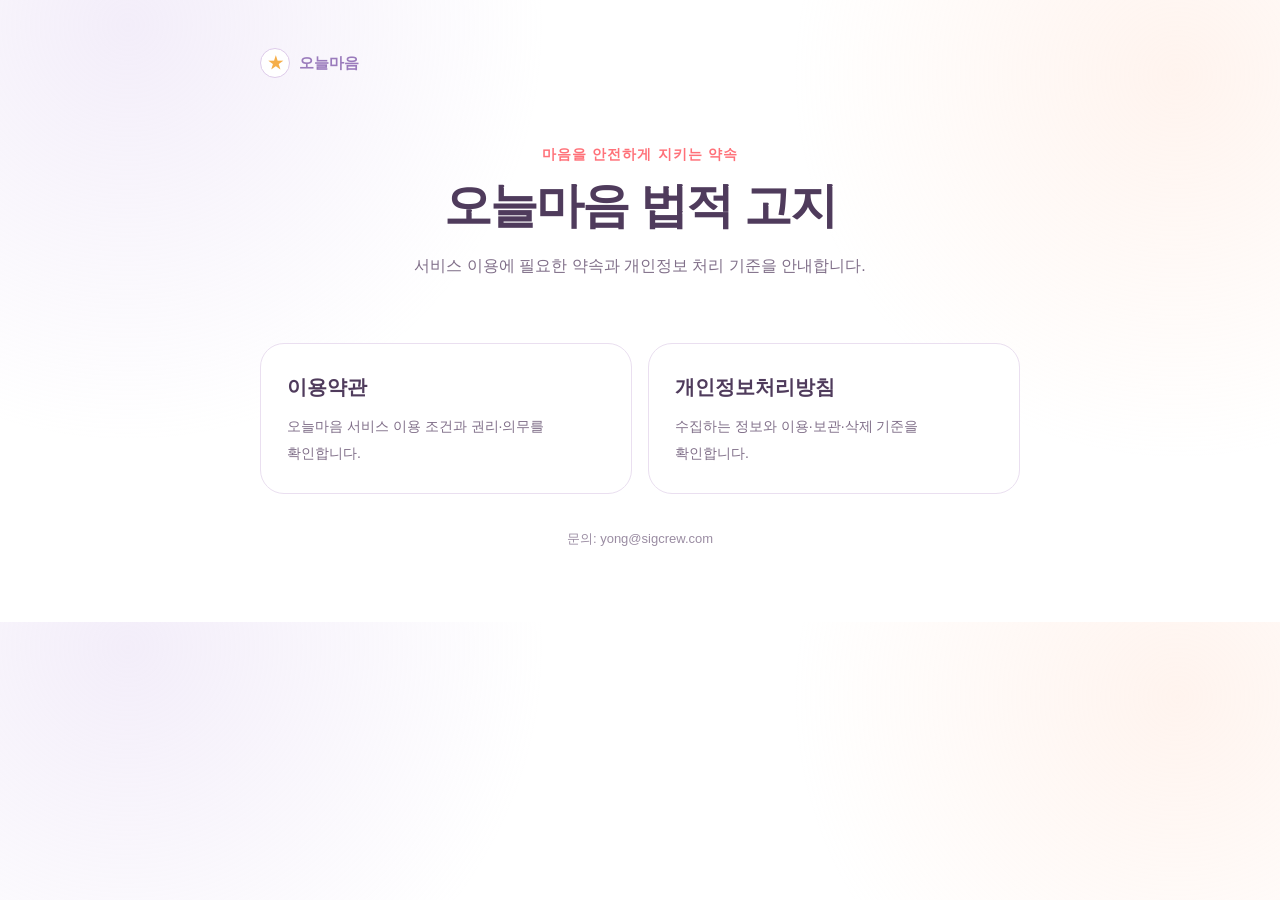
==== index.html @ 2e84bbb4 "publish todaymaeum legal pages" ====
<!doctype html>
<html lang="ko">
  <head>
    <meta charset="utf-8" />
    <meta name="viewport" content="width=device-width, initial-scale=1" />
    <meta name="description" content="오늘마음 이용약관과 개인정보처리방침" />
    <title>오늘마음 법적 고지</title>
    <link rel="stylesheet" href="./styles.css" />
  </head>
  <body>
    <main class="shell">
      <a class="brand" href="./">
        <span class="brand-mark" aria-hidden="true">★</span>
        오늘마음
      </a>
      <section class="hero">
        <p class="eyebrow">마음을 안전하게 지키는 약속</p>
        <h1>오늘마음 법적 고지</h1>
        <p class="subtitle">서비스 이용에 필요한 약속과 개인정보 처리 기준을 안내합니다.</p>
      </section>
      <section class="cards" aria-label="법적 문서">
        <a class="card" href="./terms/">
          <strong>이용약관</strong>
          <span>오늘마음 서비스 이용 조건과 권리·의무를 확인합니다.</span>
        </a>
        <a class="card" href="./privacy/">
          <strong>개인정보처리방침</strong>
          <span>수집하는 정보와 이용·보관·삭제 기준을 확인합니다.</span>
        </a>
      </section>
      <footer>문의: yong@sigcrew.com</footer>
    </main>
  </body>
</html>
---- styles.css ----
:root {
  color-scheme: light;
  --ink: #4f3b5c;
  --muted: #806f89;
  --lavender: #9a7bbc;
  --line: #eadff0;
  --paper: #fffdf9;
  --coral: #ff7179;
  --gold: #f5ae4a;
}

* {
  box-sizing: border-box;
}

body {
  margin: 0;
  background:
    radial-gradient(circle at 10% 4%, rgba(220, 204, 239, 0.34), transparent 26rem),
    radial-gradient(circle at 92% 12%, rgba(255, 220, 203, 0.32), transparent 24rem),
    #fff;
  color: var(--ink);
  font-family: -apple-system, BlinkMacSystemFont, "Apple SD Gothic Neo",
    "Noto Sans KR", sans-serif;
  line-height: 1.72;
  word-break: keep-all;
}

a {
  color: inherit;
}

.shell {
  width: min(760px, calc(100% - 32px));
  margin: 0 auto;
  padding: 48px 0 72px;
}

.brand {
  display: inline-flex;
  align-items: center;
  gap: 9px;
  text-decoration: none;
  font-size: 15px;
  font-weight: 800;
  color: var(--lavender);
}

.brand-mark {
  display: grid;
  width: 30px;
  height: 30px;
  place-items: center;
  border: 1px solid #decbea;
  border-radius: 50%;
  background: #fff;
  color: var(--gold);
}

.hero {
  padding: 64px 0 34px;
  text-align: center;
}

.eyebrow {
  margin: 0 0 10px;
  color: var(--coral);
  font-size: 14px;
  font-weight: 800;
  letter-spacing: 0.08em;
}

h1 {
  margin: 0;
  font-size: clamp(34px, 7vw, 48px);
  line-height: 1.24;
  letter-spacing: -0.04em;
}

.subtitle {
  margin: 16px auto 0;
  color: var(--muted);
  font-size: 16px;
}

.paper {
  padding: clamp(26px, 6vw, 52px);
  border: 1px solid var(--line);
  border-radius: 30px;
  background: rgba(255, 253, 249, 0.94);
  box-shadow: 0 18px 55px rgba(80, 56, 92, 0.09);
}

.paper h2 {
  margin: 40px 0 10px;
  font-size: 20px;
  letter-spacing: -0.025em;
}

.paper h2:first-child {
  margin-top: 0;
}

.paper p,
.paper li {
  color: #5f5067;
}

.paper ul {
  padding-left: 1.3em;
}

.meta {
  margin: 0 0 30px;
  padding-bottom: 24px;
  border-bottom: 1px dashed #dccbe7;
  color: var(--muted);
  font-size: 14px;
}

.cards {
  display: grid;
  grid-template-columns: repeat(2, 1fr);
  gap: 16px;
  margin-top: 30px;
}

.card {
  padding: 26px;
  border: 1px solid var(--line);
  border-radius: 24px;
  background: rgba(255, 255, 255, 0.9);
  text-decoration: none;
  transition: transform 160ms ease, box-shadow 160ms ease;
}

.card:hover {
  transform: translateY(-3px);
  box-shadow: 0 14px 34px rgba(80, 56, 92, 0.09);
}

.card strong {
  display: block;
  margin-bottom: 7px;
  font-size: 20px;
}

.card span {
  color: var(--muted);
  font-size: 14px;
}

.back {
  display: inline-flex;
  margin-top: 28px;
  color: var(--lavender);
  font-weight: 750;
  text-decoration: none;
}

footer {
  padding-top: 34px;
  color: #9a8ca2;
  font-size: 13px;
  text-align: center;
}

@media (max-width: 560px) {
  .shell {
    width: min(100% - 22px, 760px);
    padding-top: 28px;
  }

  .hero {
    padding-top: 46px;
  }

  .paper {
    border-radius: 24px;
  }

  .cards {
    grid-template-columns: 1fr;
  }
}
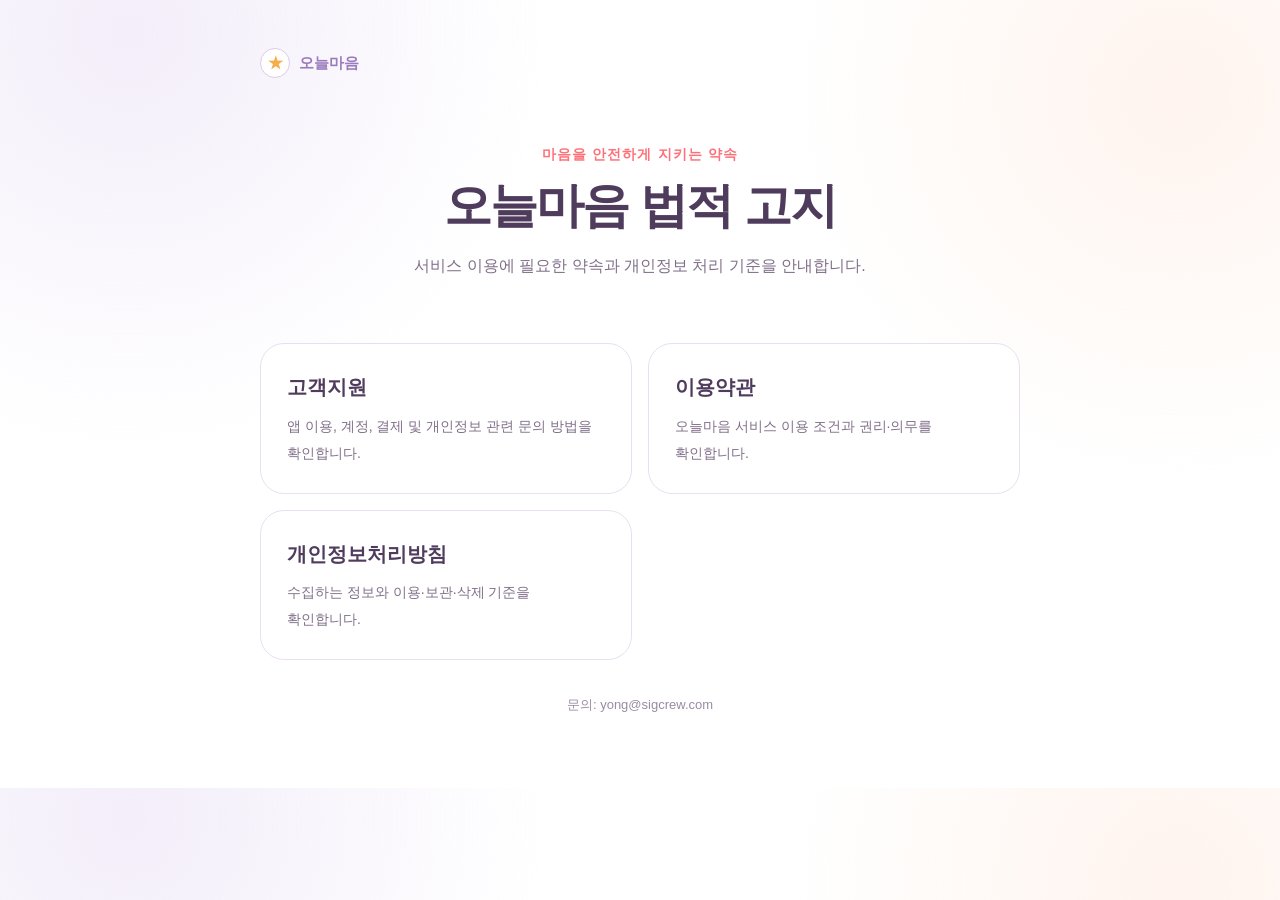
==== commit d4cf1a35: "add app support page" ====
--- a/index.html
+++ b/index.html
@@ -18,7 +18,11 @@
         <h1>오늘마음 법적 고지</h1>
         <p class="subtitle">서비스 이용에 필요한 약속과 개인정보 처리 기준을 안내합니다.</p>
       </section>
-      <section class="cards" aria-label="법적 문서">
+      <section class="cards" aria-label="안내 페이지">
+        <a class="card" href="./support/">
+          <strong>고객지원</strong>
+          <span>앱 이용, 계정, 결제 및 개인정보 관련 문의 방법을 확인합니다.</span>
+        </a>
         <a class="card" href="./terms/">
           <strong>이용약관</strong>
           <span>오늘마음 서비스 이용 조건과 권리·의무를 확인합니다.</span>
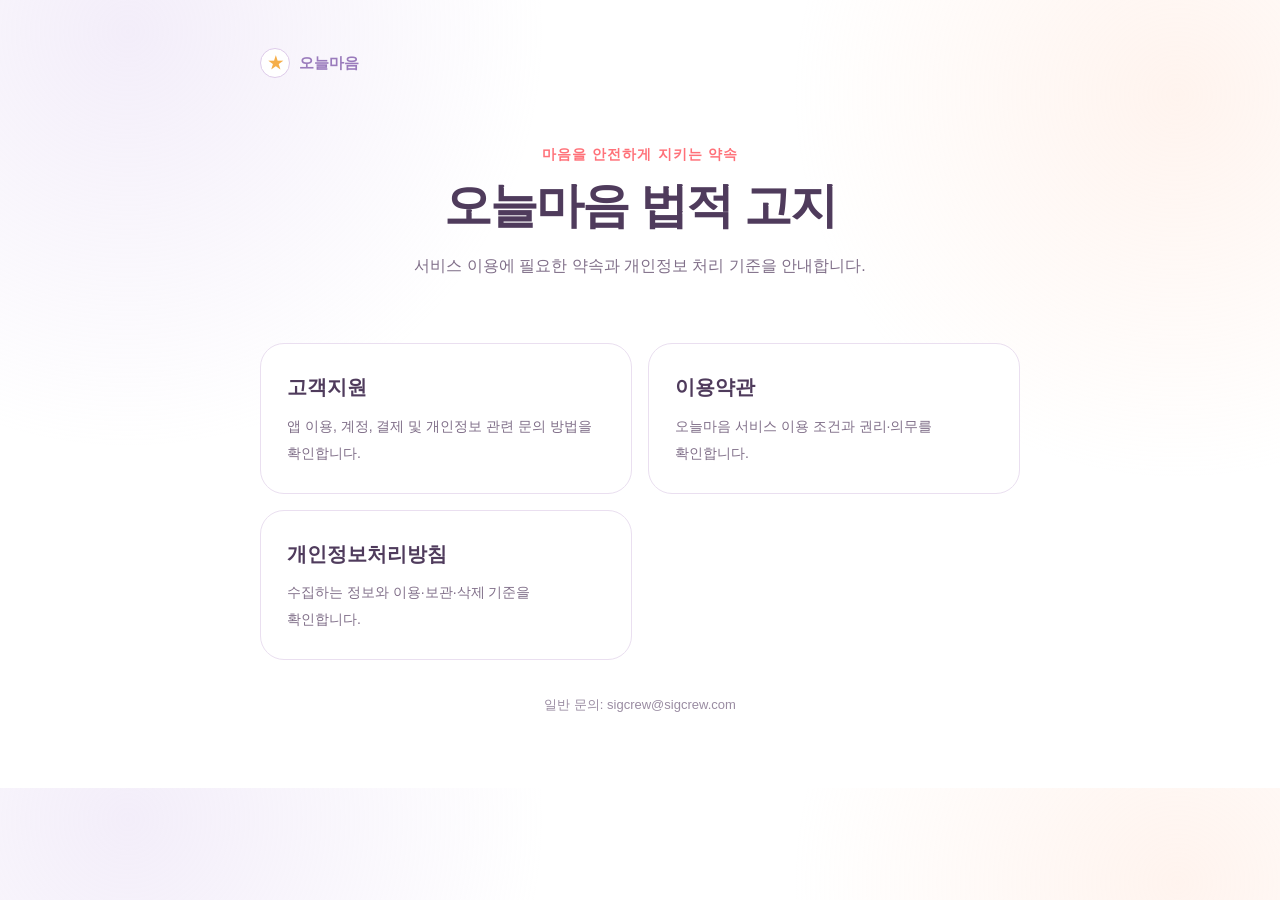
==== commit 7463733c: "Unify general contact email" ====
--- a/index.html
+++ b/index.html
@@ -32,7 +32,7 @@
           <span>수집하는 정보와 이용·보관·삭제 기준을 확인합니다.</span>
         </a>
       </section>
-      <footer>문의: yong@sigcrew.com</footer>
+      <footer>일반 문의: sigcrew@sigcrew.com</footer>
     </main>
   </body>
 </html>
